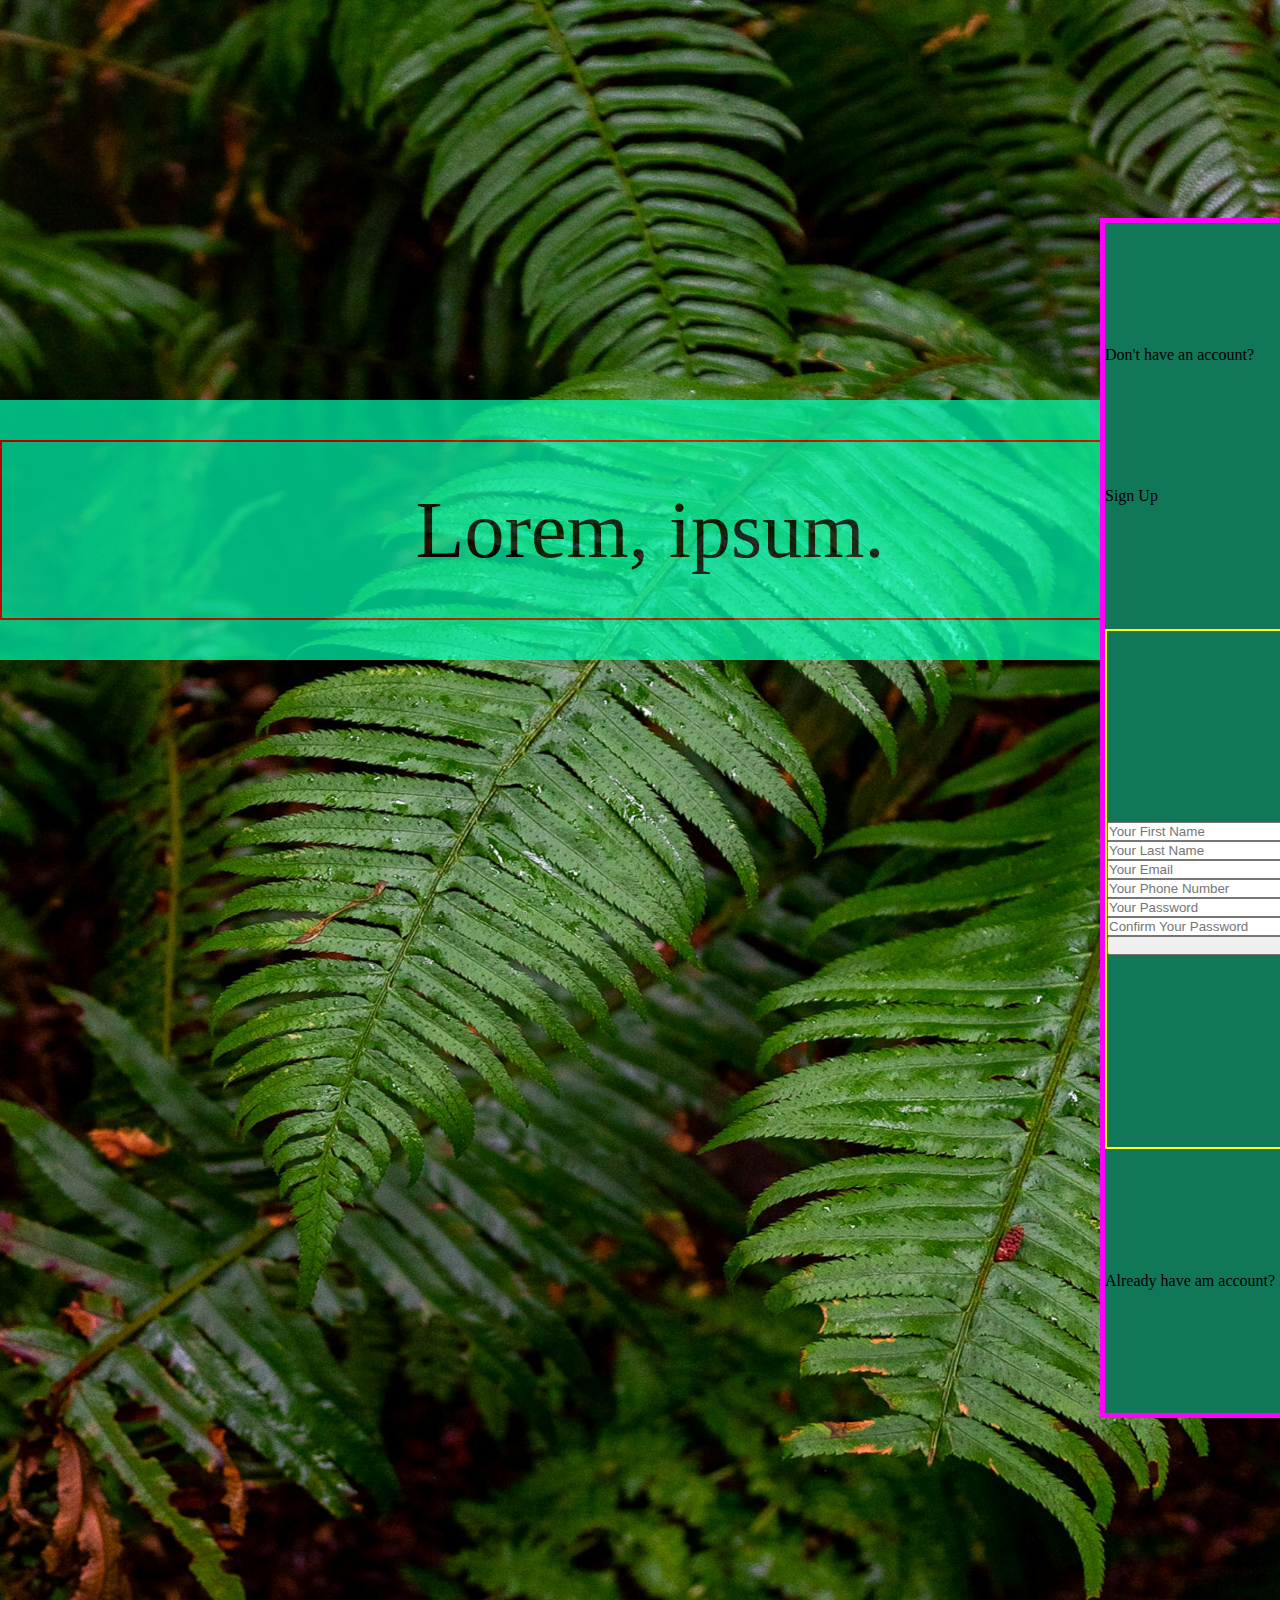
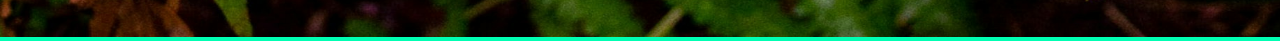
==== index.html @ 199954c4 "Add sign up form  and styling" ====
<!DOCTYPE html>
<html lang="en">
<head>
    <meta charset="UTF-8">
    <meta name="viewport" content="width=device-width, initial-scale=1.0">
    <title>SignUP Form</title>
    <link rel="stylesheet" href="style.css">
</head>
<body>
    <div id="container">
        <div id="left">
            <div class="left img">
                <img src="./photo/halie-west-25xggax4bSA-unsplash.jpg" alt="">

            </div>
            <div class="left logo">
                <p>Lorem, ipsum.</p>
            </div>
        </div>
        <div id="right">
            <div class="signUp">
                <p>Don't have an account?</p>
                <p>Sign Up</p>

                <form action="">
                    <input type="fname" id="fname" name="fname" placeholder="Your First Name">
                    <input type="lname" id="lname" name="lname" placeholder="Your Last Name">
                    <input type="email" id="email" name="email" placeholder="Your Email">
                    <input type="phone" id="phone" name="phone" placeholder="Your Phone Number">
                    <input type="password" id="password" name="password" placeholder="Your Password">
                    <input type="password" id="password" name="password" placeholder="Confirm Your Password">
                    <input type="submit" value="Create Account">
                    
                </form>
                <p>Already have am account? <span>Log in</span></p>
              
        
            </div>
            <!-- <div id="logIn">
                <p>Log In</p>

                <form action="">
                    <input type="email" id="email" name="email" placeholder="Your Email">
                
                    <input type="text" id="password" name="password" placeholder="Your password..">
                
                    <input type="submit" value="Submit">
                    <p>Forgot your password?</p>

                </form>
            </div> -->
        </div>   
    </div>
</body>
</html>
---- style.css ----
*{
    margin: 0px;
    padding: 0px;
    box-sizing: border-box;
}

:root{
    --green:rgb(0, 255, 179);
    --intenseGreen:rgb(16, 119, 88);

}

body{
    background-color: var(--green);
    height: 1600px;
}

#container{
    position: relative;
}

#left > .left {
    position: absolute;
}

#left {
    position: absolute;
    width: 1300px;
    height: 1637px;
    background-image: url('halie-west-25xggax4bSA-unsplash.jpg');
}

img{
    width: 1300px;
    height: 1637px;
    /* position: absolute; */

}

#right{
    position: absolute;
    top: 218px; left: 1100px;
    width: 2500px;
    height: 1200px;
    background-color: var(--intenseGreen);
    /* display: flex; */
}

.logo{
    background-color: var(--green);
    opacity: 0.7;
    position: absolute;
    top: 400px;
    height: 260px;
    width: 100%;
    display: flex;
}

.logo > p{
    display: flex;
    justify-content: center;
    align-items: center;
    align-self: center;
    border: 2px solid red;
    width: 100%;
    height: 180px;
    font-size: 5rem;
}

.signUp{
    display: flex;
    flex-direction: column;
    justify-content: space-evenly;
    align-self: center;
    border: 5px solid magenta;
    width: 100%;
    height: inherit;

}

.signUp > form{
    /* position: none; */
    display: flex;
    flex-direction: column;
    justify-content: center;
    align-self: center;
    border: 2px solid yellow;
    width: 100%;
    height: 520px;
}
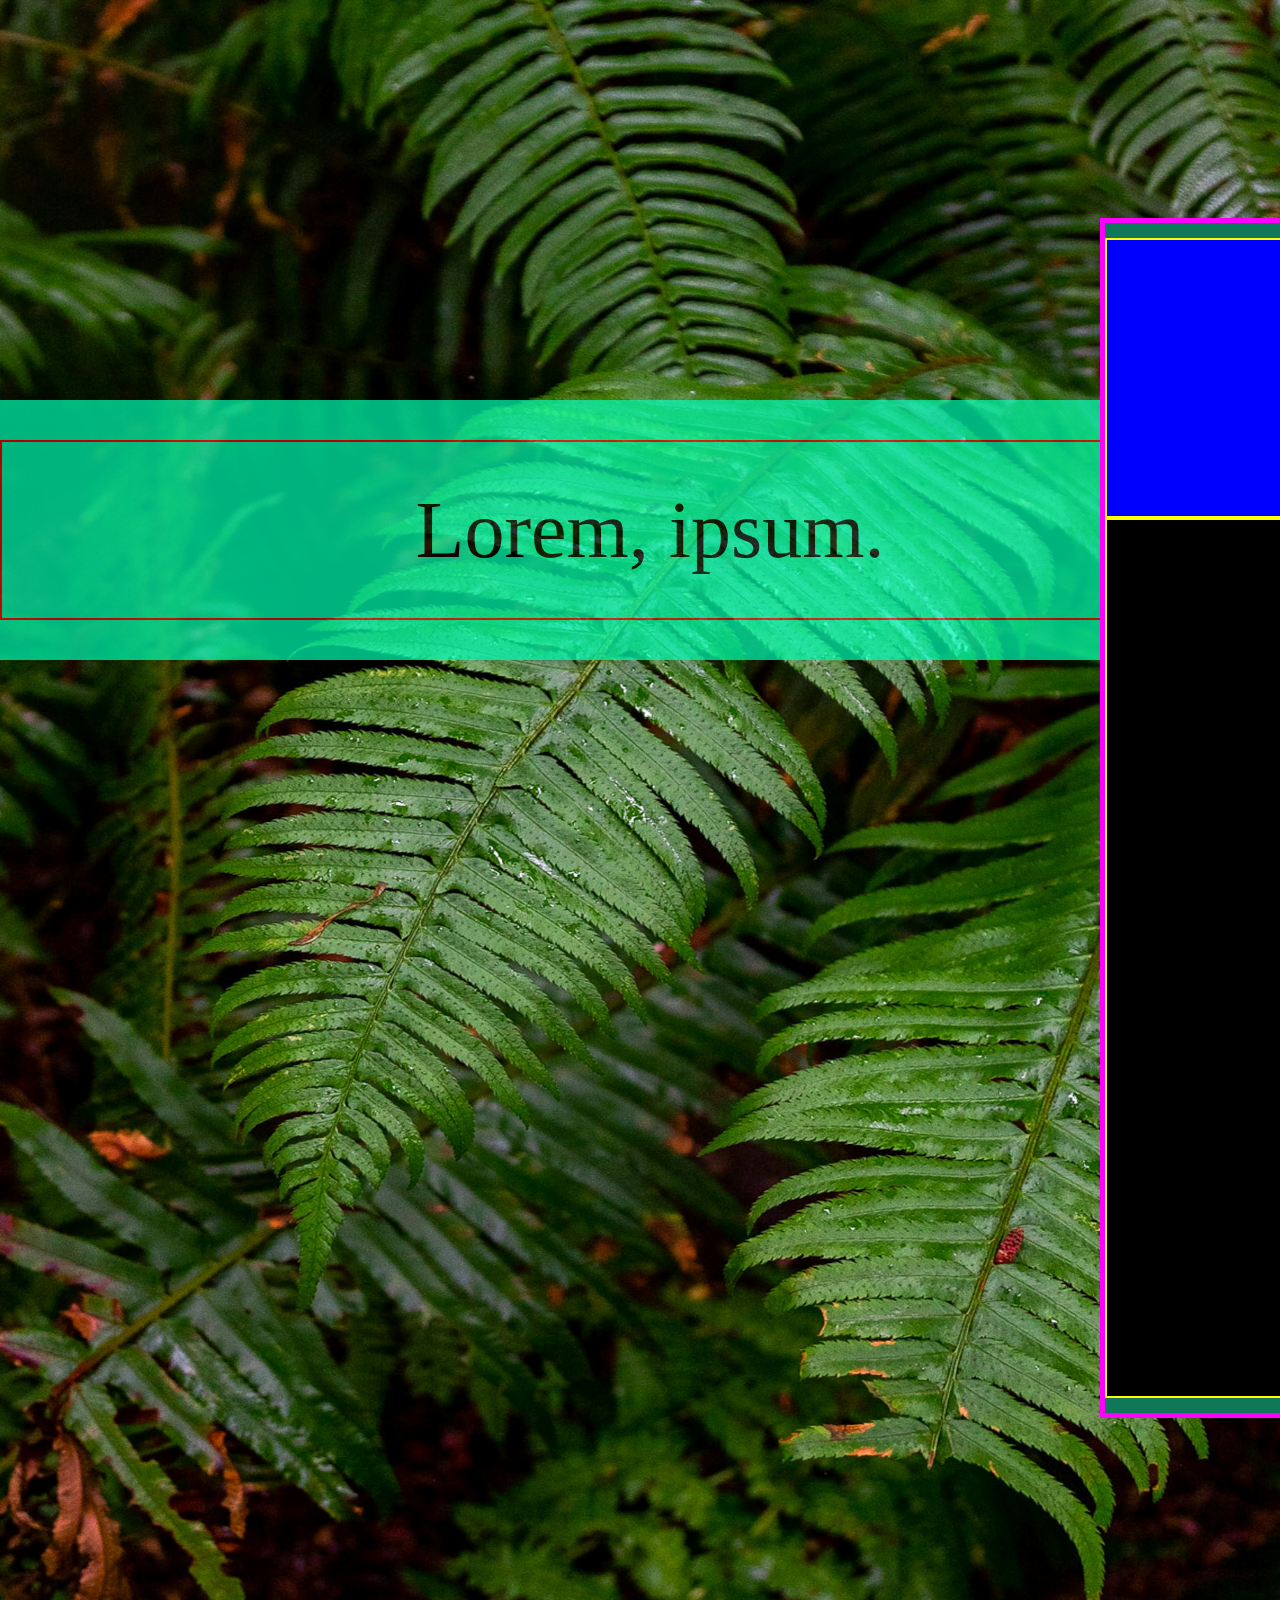
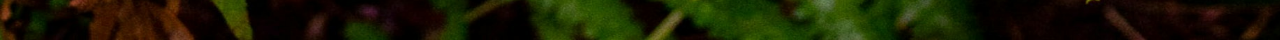
==== commit d14e1a94: "Add basic  style to Sign up form" ====
--- a/index.html
+++ b/index.html
@@ -19,20 +19,48 @@
         </div>
         <div id="right">
             <div class="signUp">
-                <p>Don't have an account?</p>
-                <p>Sign Up</p>
+                <div class="slideBarContent">
+                    <div class="slideBarDirection">
+                        <h2>LOG IN</h2>
+                        <h2>SIGN UP</h2>
 
-                <form action="">
-                    <input type="fname" id="fname" name="fname" placeholder="Your First Name">
-                    <input type="lname" id="lname" name="lname" placeholder="Your Last Name">
-                    <input type="email" id="email" name="email" placeholder="Your Email">
-                    <input type="phone" id="phone" name="phone" placeholder="Your Phone Number">
-                    <input type="password" id="password" name="password" placeholder="Your Password">
-                    <input type="password" id="password" name="password" placeholder="Confirm Your Password">
-                    <input type="submit" value="Create Account">
-                    
-                </form>
-                <p>Already have am account? <span>Log in</span></p>
+                    </div>
+
+                    <div class="slideBar">
+                        <label class="switch">
+                            <input type="checkbox" checked>
+                            <span class="slider round"></span>
+                        </label>
+                    </div>
+                </div>
+
+                <div class="contentForm">
+                    <p>Don't have an account?</p>
+                    <p>Sign Up</p>
+    
+                    <form action="">
+                        <div class="form userName">
+                            <input type="fname" id="fname" name="fname" placeholder="Your First Name">
+                            <input type="lname" id="lname" name="lname" placeholder="Your Last Name">
+                        </div>
+                        
+                        <div class="form userContact">
+                            <input type="email" id="email" name="email" placeholder="Your Email">
+                            <input type="phone" id="phone" name="phone" placeholder="Your Phone Number">
+
+                        </div>
+
+                        <div class="form userPassword">
+                            <input type="password" id="password" name="password" placeholder="Your Password">
+                            <input type="password" id="password" name="password" placeholder="Confirm Your Password">
+                        </div>
+                        
+                        <input type="submit" value="Create Account">
+                        <p>Already have am account? <span>Log in</span></p>
+                        
+                    </form>
+                </div>
+            
               
         
             </div>
--- a/style.css
+++ b/style.css
@@ -12,7 +12,8 @@
 
 body{
     background-color: var(--green);
-    height: 1600px;
+    height: 1640px;
+    /* border: 1px solid red; */
 }
 
 #container{
@@ -26,15 +27,14 @@
 #left {
     position: absolute;
     width: 1300px;
-    height: 1637px;
+    height: 1640px;
     background-image: url('halie-west-25xggax4bSA-unsplash.jpg');
 }
 
 img{
     width: 1300px;
-    height: 1637px;
-    /* position: absolute; */
-
+    height: 1640px;
+    position: absolute;
 }
 
 #right{
@@ -70,21 +70,151 @@
 .signUp{
     display: flex;
     flex-direction: column;
-    justify-content: space-evenly;
+    justify-content: center;
     align-self: center;
     border: 5px solid magenta;
     width: 100%;
     height: inherit;
-
-}
-
-.signUp > form{
-    /* position: none; */
-    display: flex;
-    flex-direction: column;
-    justify-content: center;
-    align-self: center;
+    /* background-color: black; */
+
+}
+
+.signUp > .slideBarContent{
+    display: flex;
+    flex-direction: column;
+    justify-content: center;
+    align-self: center;
+    align-items: center;
     border: 2px solid yellow;
     width: 100%;
-    height: 520px;
-}+    height: 280px;
+    background-color: blue;
+}
+
+.signUp > .slideBarContent > .slideBarDirection{
+    display: flex;
+    /* flex-direction: column; */
+    justify-content: space-between;
+    align-self: center;
+    align-items: center;
+    border: 2px solid yellow;
+    width: 20%;
+    height: 180px;
+    background-color: blue;
+}
+
+.signUp > .contentForm > p{
+    color: var(--green);
+    border: 2px solid aqua;
+}
+.signUp > .contentForm{
+    display: flex;
+    flex-direction: column;
+    justify-content: center;
+    align-self: center;
+    align-items: center;
+    border: 2px solid yellow;
+    background-color: black;
+
+    width: 100%;
+    height: 880px;
+}
+
+.signUp > .contentForm > form {
+    display: flex;
+    flex-direction: column;
+    justify-content: center;
+    align-self: center;
+    align-items: center;
+    border: 2px solid red;
+    background-color: yellowgreen;
+
+    width: 50%;
+    height: 100%;
+}
+
+.signUp > .contentForm > form > .form {
+    display: flex;
+    justify-content: space-around;
+    margin-bottom: 30px;
+    border: 2px solid red;
+    width: 100%;
+    height: 10%;
+
+
+}
+
+.signUp > .contentForm > form > p{
+    color: var(--green);
+    border: 2px solid magenta;
+
+}
+
+ /*slidebar begin-----------------------------------------------*/
+
+.switch {
+    position: relative;
+    display: inline-block;
+    width: 380px;
+    height: 20px;
+    border:2px solid red;
+}
+
+.switch input { 
+    opacity: 0;
+    width: 0;
+    height: 0;
+    border: 2px solid yellow; /*????*/
+}
+  
+.slider {
+    position: absolute;
+    top: 0;
+    left: 0;
+    right: 0;
+    bottom: 0;
+    background-color: #ccc;
+    -webkit-transition: .4s;
+    transition: .4s;
+    border:2px solid black;
+
+}
+  
+.slider:before {
+    position: absolute;
+    content:'';
+    height: 50px;
+    width: 50px;
+    left: 360px;
+    bottom: -20px;
+    background-color: white;
+    border:2px solid yellow;
+
+    -webkit-transition: .4s;
+    transition: .4s;
+  }
+  
+input:checked + .slider {
+    background-color: #2196F3;
+}
+  
+input:focus + .slider {
+    box-shadow: 0 0 10px lime;
+}
+  
+input:checked + .slider:before {
+    -webkit-transform: translateX(-380px);
+    -ms-transform: translateX(-400px);
+    transform: translateX(-380px);
+}
+  
+  /* Rounded sliders */
+.slider.round {
+    border-radius: 34px;
+}
+  
+.slider.round:before {
+    border-radius: 50%;
+}
+
+ /*slidebar end-----------------------------------------------*/
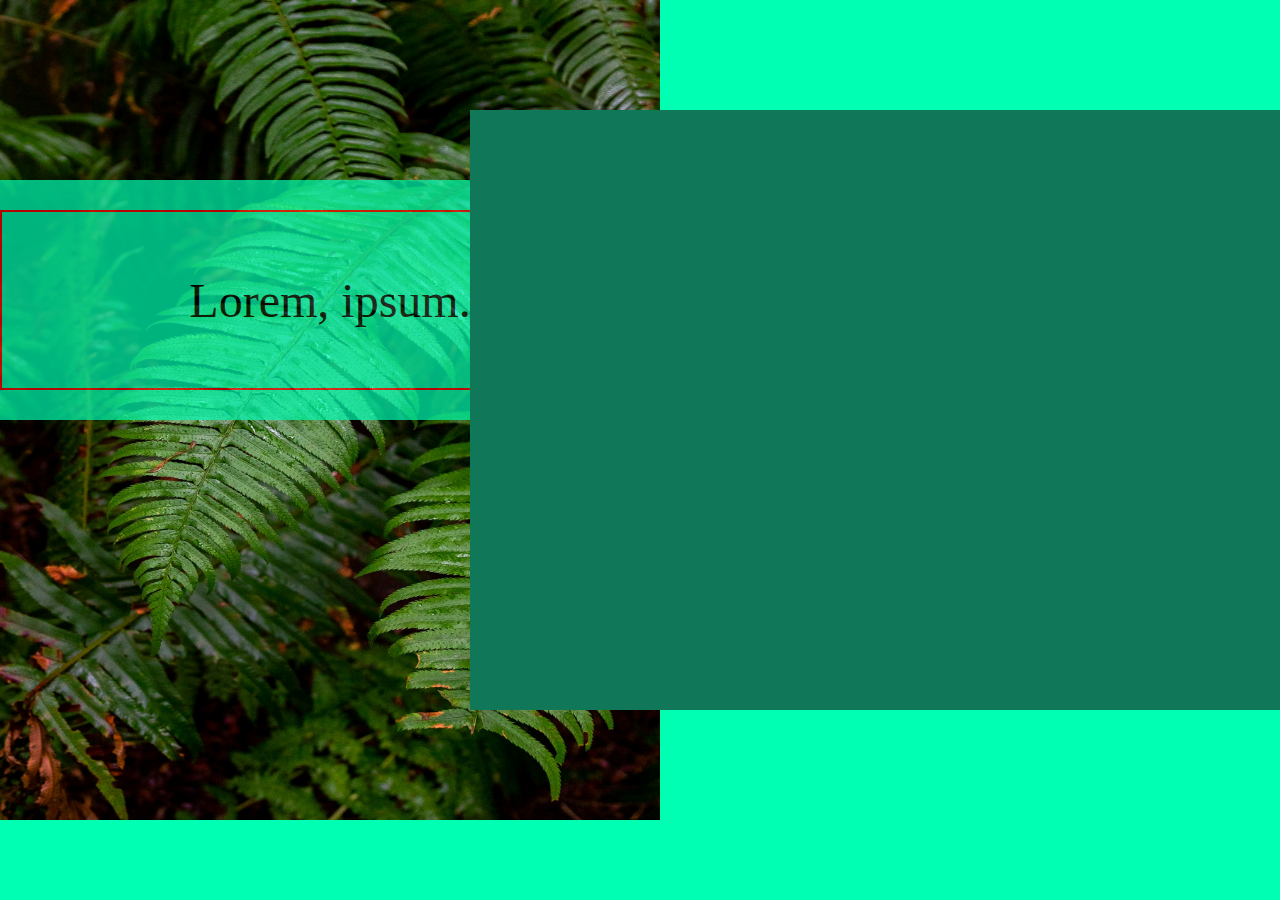
==== commit 1a02b75d: "Code refactory" ====
--- a/index.html
+++ b/index.html
@@ -18,7 +18,7 @@
             </div>
         </div>
         <div id="right">
-            <div class="signUp">
+            <!-- <div class="signUp">
                 <div class="slideBarContent">
                     <div class="slideBarDirection">
                         <h2>LOG IN</h2>
@@ -58,12 +58,12 @@
                         <input type="submit" value="Create Account">
                         <p>Already have am account? <span>Log in</span></p>
                         
-                    </form>
-                </div>
+                    </form> -->
+                <!-- </div> -->
             
               
         
-            </div>
+            <!-- </div> -->
             <!-- <div id="logIn">
                 <p>Log In</p>
 
--- a/style.css
+++ b/style.css
@@ -12,59 +12,71 @@
 
 body{
     background-color: var(--green);
-    height: 1640px;
+	height: max(800px, 820px);
+	width: max(1000px, 1900px);
     /* border: 1px solid red; */
 }
 
 #container{
     position: relative;
+    /* border: 1px solid blue; */
+	height: max(800px, 820px);
+	width: max(1000px, 1020px);
+}
+
+#left {
+    /* position: static; */
+	height: max(800px, 820px);
+	width: max(600px, 660px);
+    background-image: url('halie-west-25xggax4bSA-unsplash.jpg');
+    /* border: 1px solid red; */
+
 }
 
 #left > .left {
     position: absolute;
 }
 
-#left {
-    position: absolute;
-    width: 1300px;
-    height: 1640px;
-    background-image: url('halie-west-25xggax4bSA-unsplash.jpg');
-}
-
 img{
-    width: 1300px;
-    height: 1640px;
+	height: max(800px, 820px);
+	width: max(600px, 660px);
     position: absolute;
 }
 
 #right{
     position: absolute;
-    top: 218px; left: 1100px;
-    width: 2500px;
-    height: 1200px;
+    top: 110px;
+    left: 470px;
+    width: max(900px, 1000px);
+    height: max(600px, 600px);
     background-color: var(--intenseGreen);
-    /* display: flex; */
+    display: flex;
+}
+
+.logo, .logo > p{
+    width: inherit;
+    display: flex;
 }
 
 .logo{
     background-color: var(--green);
     opacity: 0.7;
     position: absolute;
-    top: 400px;
-    height: 260px;
-    width: 100%;
-    display: flex;
+    top: 180px;
+    height: 240px;
+    /* width: inherit;
+    display: flex; */
 }
 
 .logo > p{
-    display: flex;
-    justify-content: center;
-    align-items: center;
-    align-self: center;
-    border: 2px solid red;
-    width: 100%;
+    /* display: flex; */
+    justify-content: center;
+    align-items: center;
+    align-self: center;
+    border: 2px solid red;
+    /* width: inherit; */
     height: 180px;
-    font-size: 5rem;
+    font-size: 3rem;
 }
 
 .signUp{
@@ -79,7 +91,7 @@
 
 }
 
-.signUp > .slideBarContent{
+/* .signUp > .slideBarContent{
     display: flex;
     flex-direction: column;
     justify-content: center;
@@ -89,25 +101,25 @@
     width: 100%;
     height: 280px;
     background-color: blue;
-}
-
-.signUp > .slideBarContent > .slideBarDirection{
-    display: flex;
+} */
+
+/* .signUp > .slideBarContent > .slideBarDirection{ */
+    /* display: flex; */
     /* flex-direction: column; */
-    justify-content: space-between;
-    align-self: center;
-    align-items: center;
-    border: 2px solid yellow;
-    width: 20%;
-    height: 180px;
-    background-color: blue;
-}
-
-.signUp > .contentForm > p{
+    /* justify-content: space-between; */
+    /* align-self: center; */
+    /* align-items: center; */
+    /* border: 2px solid yellow; */
+    /* width: 20%; */
+    /* height: 180px; */
+    /* background-color: blue; */
+/* } */
+
+/* .signUp > .contentForm > p{
     color: var(--green);
     border: 2px solid aqua;
-}
-.signUp > .contentForm{
+} */
+/* .signUp > .contentForm{
     display: flex;
     flex-direction: column;
     justify-content: center;
@@ -118,9 +130,9 @@
 
     width: 100%;
     height: 880px;
-}
-
-.signUp > .contentForm > form {
+} */
+
+/* .signUp > .contentForm > form {
     display: flex;
     flex-direction: column;
     justify-content: center;
@@ -131,9 +143,9 @@
 
     width: 50%;
     height: 100%;
-}
-
-.signUp > .contentForm > form > .form {
+} */
+
+/* .signUp > .contentForm > form > .form {
     display: flex;
     justify-content: space-around;
     margin-bottom: 30px;
@@ -142,17 +154,33 @@
     height: 10%;
 
 
-}
-
-.signUp > .contentForm > form > p{
+} */
+
+.signUp > .contentForm > form > .form > input {
+    display: flex;
+    justify-content: space-between;  
+    align-self: center;
+   
+    /* margin-bottom: 30px; */
+    border: 2px solid red;
+    width: 30%;
+    height: 70%;
+    padding: 15px;
+    border-radius: 20px;
+
+}
+
+/* .signUp > .contentForm > form > p{
     color: var(--green);
     border: 2px solid magenta;
 
-}
-
- /*slidebar begin-----------------------------------------------*/
-
-.switch {
+} */
+
+/* calc(), min(), max(), and clamp()  */
+
+/*slidebar begin-----------------------------------------------*/
+
+/* .switch {
     position: relative;
     display: inline-block;
     width: 380px;
@@ -165,9 +193,9 @@
     width: 0;
     height: 0;
     border: 2px solid yellow; /*????*/
-}
-  
-.slider {
+/* } */ 
+  
+/* .slider {
     position: absolute;
     top: 0;
     left: 0;
@@ -178,9 +206,9 @@
     transition: .4s;
     border:2px solid black;
 
-}
-  
-.slider:before {
+} */
+  
+/* .slider:before {
     position: absolute;
     content:'';
     height: 50px;
@@ -192,29 +220,29 @@
 
     -webkit-transition: .4s;
     transition: .4s;
-  }
-  
-input:checked + .slider {
+  } */
+  
+/* input:checked + .slider {
     background-color: #2196F3;
-}
-  
-input:focus + .slider {
+} */
+  
+/* input:focus + .slider {
     box-shadow: 0 0 10px lime;
-}
-  
-input:checked + .slider:before {
+} */
+  
+/* input:checked + .slider:before {
     -webkit-transform: translateX(-380px);
     -ms-transform: translateX(-400px);
     transform: translateX(-380px);
-}
+} */
   
   /* Rounded sliders */
-.slider.round {
+/* .slider.round {
     border-radius: 34px;
 }
   
 .slider.round:before {
     border-radius: 50%;
-}
+} */
 
  /*slidebar end-----------------------------------------------*/
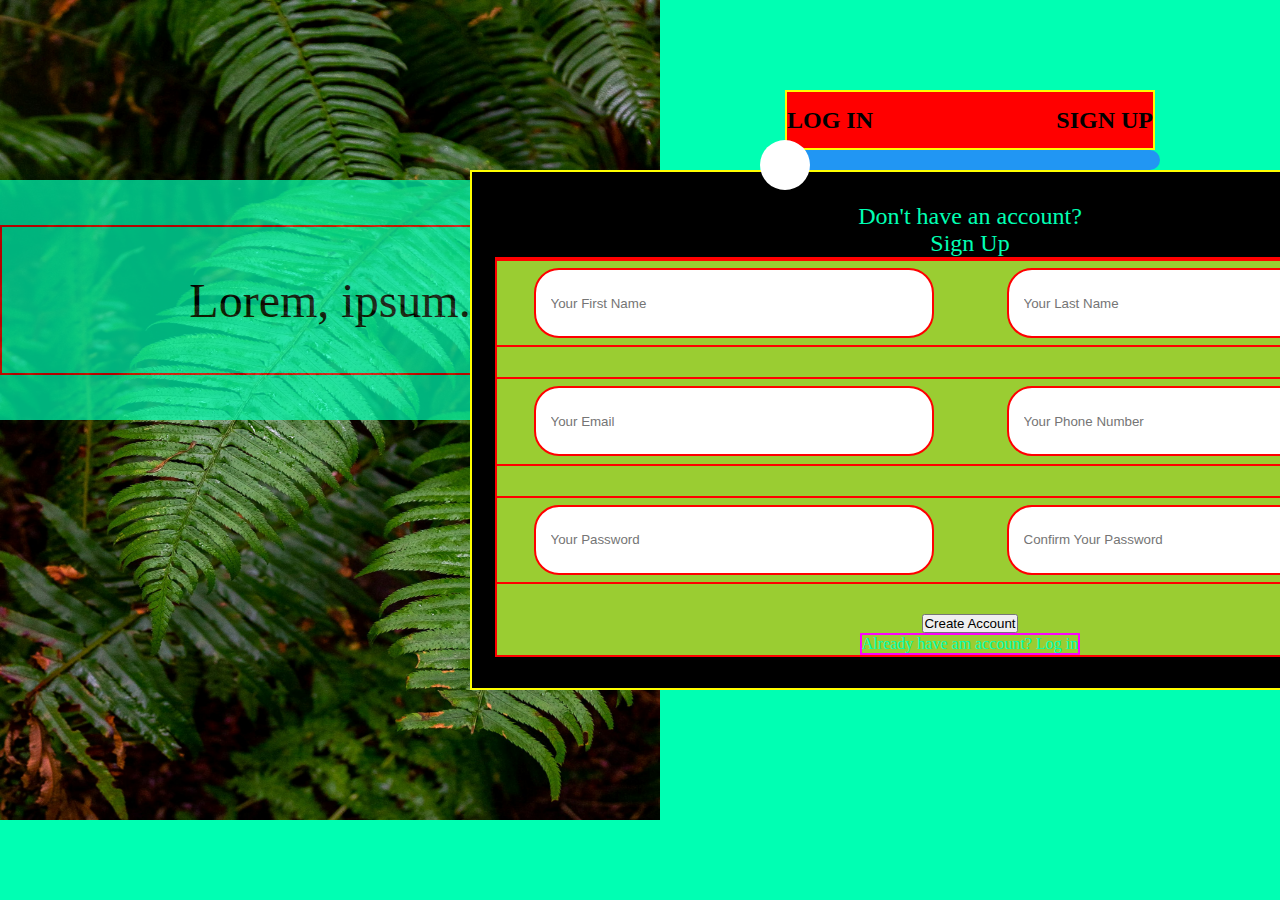
==== commit 5492d8b2: "Add dimentionality using css functions" ====
--- a/index.html
+++ b/index.html
@@ -18,7 +18,7 @@
             </div>
         </div>
         <div id="right">
-            <!-- <div class="signUp">
+            <div class="signUp">
                 <div class="slideBarContent">
                     <div class="slideBarDirection">
                         <h2>LOG IN</h2>
@@ -58,12 +58,13 @@
                         <input type="submit" value="Create Account">
                         <p>Already have am account? <span>Log in</span></p>
                         
-                    </form> -->
-                <!-- </div> -->
+                    </form>
+                </div>
             
               
         
-            <!-- </div> -->
+            </div>
+
             <!-- <div id="logIn">
                 <p>Log In</p>
 
--- a/style.css
+++ b/style.css
@@ -14,23 +14,18 @@
     background-color: var(--green);
 	height: max(800px, 820px);
 	width: max(1000px, 1900px);
-    /* border: 1px solid red; */
 }
 
 #container{
     position: relative;
-    /* border: 1px solid blue; */
 	height: max(800px, 820px);
 	width: max(1000px, 1020px);
 }
 
 #left {
-    /* position: static; */
 	height: max(800px, 820px);
 	width: max(600px, 660px);
     background-image: url('halie-west-25xggax4bSA-unsplash.jpg');
-    /* border: 1px solid red; */
-
 }
 
 #left > .left {
@@ -45,11 +40,10 @@
 
 #right{
     position: absolute;
-    top: 110px;
+    top: 90px;
     left: 470px;
     width: max(900px, 1000px);
     height: max(600px, 600px);
-    background-color: var(--intenseGreen);
     display: flex;
 }
 
@@ -63,19 +57,16 @@
     opacity: 0.7;
     position: absolute;
     top: 180px;
-    height: 240px;
-    /* width: inherit;
-    display: flex; */
+    height: max(230px, 240px);
 }
 
 .logo > p{
-    /* display: flex; */
-    justify-content: center;
-    align-items: center;
-    align-self: center;
-    border: 2px solid red;
-    /* width: inherit; */
-    height: 180px;
+    display: flex;
+    justify-content: center;
+    align-items: center;
+    align-self: center;
+    border: 2px solid red;
+    height: max(150px, 150px);
     font-size: 3rem;
 }
 
@@ -84,42 +75,38 @@
     flex-direction: column;
     justify-content: center;
     align-self: center;
-    border: 5px solid magenta;
-    width: 100%;
-    height: inherit;
-    /* background-color: black; */
-
-}
-
-/* .signUp > .slideBarContent{
-    display: flex;
-    flex-direction: column;
-    justify-content: center;
+    width: max(900px, 1000px);
+    height: max(600px, 600px);
+
+}
+
+.signUp > .slideBarContent{
+    display: flex;
+    flex-direction: column;
+    justify-content: center;
+    align-self: center;
+    align-items: center;
+    width: max(900px, 1000px);
+    height: max(80px, 100px);
+}
+
+.signUp > .slideBarContent > .slideBarDirection{
+    display: flex;
+    justify-content: space-between;
     align-self: center;
     align-items: center;
     border: 2px solid yellow;
-    width: 100%;
-    height: 280px;
-    background-color: blue;
-} */
-
-/* .signUp > .slideBarContent > .slideBarDirection{ */
-    /* display: flex; */
-    /* flex-direction: column; */
-    /* justify-content: space-between; */
-    /* align-self: center; */
-    /* align-items: center; */
-    /* border: 2px solid yellow; */
-    /* width: 20%; */
-    /* height: 180px; */
-    /* background-color: blue; */
-/* } */
-
-/* .signUp > .contentForm > p{
+    height: max(40px, 60px);
+    width: max(350px, 370px);
+    background-color: red;
+}
+
+.signUp > .contentForm > p{
     color: var(--green);
-    border: 2px solid aqua;
-} */
-/* .signUp > .contentForm{
+    font-size: 1.5rem;
+}
+
+.signUp > .contentForm{
     display: flex;
     flex-direction: column;
     justify-content: center;
@@ -127,12 +114,11 @@
     align-items: center;
     border: 2px solid yellow;
     background-color: black;
-
-    width: 100%;
-    height: 880px;
-} */
-
-/* .signUp > .contentForm > form {
+    height: max(880px, 900px);
+    width: max(900px, 1000px);
+}
+
+.signUp > .contentForm > form {
     display: flex;
     flex-direction: column;
     justify-content: center;
@@ -140,21 +126,18 @@
     align-items: center;
     border: 2px solid red;
     background-color: yellowgreen;
-
-    width: 50%;
-    height: 100%;
-} */
-
-/* .signUp > .contentForm > form > .form {
+    height: max(300px, 400px);
+    width: max(950px, 950px);
+}
+
+.signUp > .contentForm > form > .form {
     display: flex;
     justify-content: space-around;
     margin-bottom: 30px;
     border: 2px solid red;
-    width: 100%;
-    height: 10%;
-
-
-} */
+    height: max(80px, 100px);
+    width: max(950px, 950px);
+}
 
 .signUp > .contentForm > form > .form > input {
     display: flex;
@@ -163,39 +146,37 @@
    
     /* margin-bottom: 30px; */
     border: 2px solid red;
-    width: 30%;
-    height: 70%;
+    /* width: 30%;
+    height: 70%; */
+    height: max(70px, 70px);
+    width: max(350px, 400px);
     padding: 15px;
-    border-radius: 20px;
-
-}
-
-/* .signUp > .contentForm > form > p{
+    border-radius: 25px;
+}
+
+.signUp > .contentForm > form > p{
     color: var(--green);
     border: 2px solid magenta;
-
-} */
+}
 
 /* calc(), min(), max(), and clamp()  */
 
 /*slidebar begin-----------------------------------------------*/
 
-/* .switch {
+.switch {
     position: relative;
     display: inline-block;
     width: 380px;
     height: 20px;
-    border:2px solid red;
 }
 
 .switch input { 
     opacity: 0;
     width: 0;
     height: 0;
-    border: 2px solid yellow; /*????*/
-/* } */ 
-  
-/* .slider {
+}
+  
+.slider {
     position: absolute;
     top: 0;
     left: 0;
@@ -204,11 +185,9 @@
     background-color: #ccc;
     -webkit-transition: .4s;
     transition: .4s;
-    border:2px solid black;
-
-} */
-  
-/* .slider:before {
+}
+  
+.slider:before {
     position: absolute;
     content:'';
     height: 50px;
@@ -216,33 +195,31 @@
     left: 360px;
     bottom: -20px;
     background-color: white;
-    border:2px solid yellow;
-
     -webkit-transition: .4s;
     transition: .4s;
-  } */
-  
-/* input:checked + .slider {
+}
+  
+input:checked + .slider {
     background-color: #2196F3;
-} */
-  
-/* input:focus + .slider {
+}
+  
+input:focus + .slider {
     box-shadow: 0 0 10px lime;
-} */
-  
-/* input:checked + .slider:before {
+}
+  
+input:checked + .slider:before {
     -webkit-transform: translateX(-380px);
     -ms-transform: translateX(-400px);
     transform: translateX(-380px);
-} */
+}
   
   /* Rounded sliders */
-/* .slider.round {
+.slider.round {
     border-radius: 34px;
 }
   
 .slider.round:before {
     border-radius: 50%;
-} */
+}
 
  /*slidebar end-----------------------------------------------*/
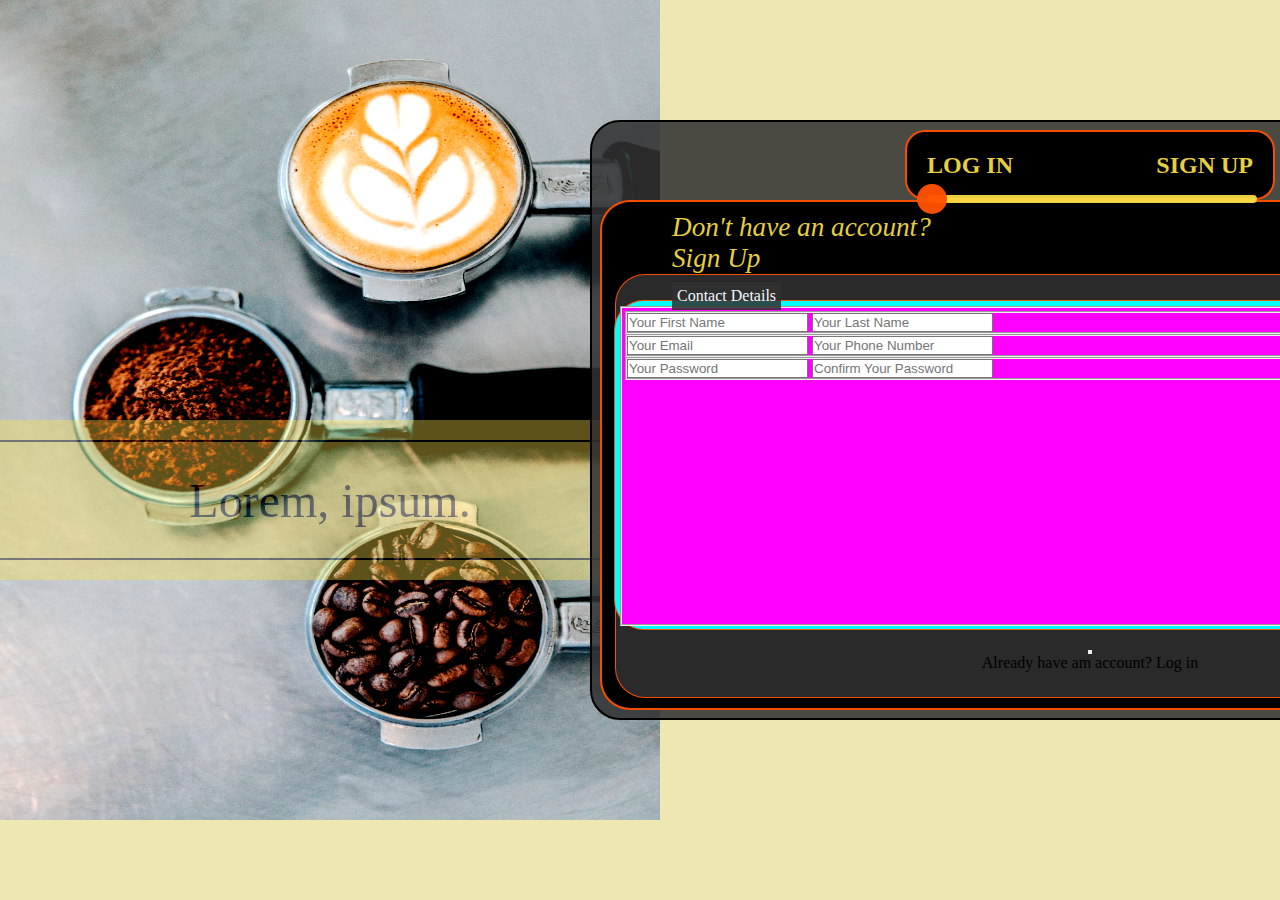
==== commit 5f6643ad: "Change form style" ====
--- a/index.html
+++ b/index.html
@@ -10,7 +10,7 @@
     <div id="container">
         <div id="left">
             <div class="left img">
-                <img src="./photo/halie-west-25xggax4bSA-unsplash.jpg" alt="">
+                <img src="./photo/coffe expressor.avif" alt="">
 
             </div>
             <div class="left logo">
@@ -38,31 +38,38 @@
                     <p>Don't have an account?</p>
                     <p>Sign Up</p>
     
-                    <form action="">
-                        <div class="form userName">
-                            <input type="fname" id="fname" name="fname" placeholder="Your First Name">
-                            <input type="lname" id="lname" name="lname" placeholder="Your Last Name">
-                        </div>
-                        
-                        <div class="form userContact">
-                            <input type="email" id="email" name="email" placeholder="Your Email">
-                            <input type="phone" id="phone" name="phone" placeholder="Your Phone Number">
-
-                        </div>
-
-                        <div class="form userPassword">
-                            <input type="password" id="password" name="password" placeholder="Your Password">
-                            <input type="password" id="password" name="password" placeholder="Confirm Your Password">
-                        </div>
-                        
-                        <input type="submit" value="Create Account">
+                    <form action="my-handling-form-page.com/path" method="post">
+                        <fieldset class="form">
+                            <legend>Contact Details</legend>
+                            <fieldset class="form-container">
+                                <fieldset class="formContainer userName">
+                                    <!-- <label for="fname">First Name:</label> -->
+                                    <input type="text" id="fname" name="fname" placeholder="Your First Name">
+                                    <input type="text" id="lname" name="lname" placeholder="Your Last Name">
+                                </fieldset>
+                                
+                                <fieldset class="formContainer userContact">
+                                    <!-- <label for="user_email">Email Address:</label> -->
+                                    <input type="email" id="user_email" name="email" placeholder="Your Email">
+                                    <input type="text" id="phone" name="phone" placeholder="Your Phone Number">
+                                </fieldset>
+        
+                                <fieldset class="formContainer userPassword">
+                                    <input type="password" id="password" name="password" placeholder="Your Password">
+                                    <input type="password" id="password" name="password" placeholder="Confirm Your Password">
+                                </fieldset>
+                            </fieldset>
+             
+                        </fieldset>
+                       
+                        <button type="submit" class="userData" value="Create Account"></button>
                         <p>Already have am account? <span>Log in</span></p>
                         
                     </form>
                 </div>
             
               
-        
+                <h1 class="greeting"></h1>
             </div>
 
             <!-- <div id="logIn">
@@ -80,5 +87,6 @@
             </div> -->
         </div>   
     </div>
+    <script src="script.js"></script>
 </body>
 </html>--- a/style.css
+++ b/style.css
@@ -5,13 +5,16 @@
 }
 
 :root{
-    --green:rgb(0, 255, 179);
-    --intenseGreen:rgb(16, 119, 88);
+    --yellow:rgba(255, 227, 71, 0.911);
+    --intenseYellow:rgba(236, 228, 167, 0.884);
+    --black:rgb(0, 0, 0);
+    --intenseGray:rgba(49, 49, 49, 0.863);
+    --orange:rgba(255, 81, 0, 0.959);
 
 }
 
 body{
-    background-color: var(--green);
+    background-color: var(--intenseYellow);
 	height: max(800px, 820px);
 	width: max(1000px, 1900px);
 }
@@ -20,12 +23,13 @@
     position: relative;
 	height: max(800px, 820px);
 	width: max(1000px, 1020px);
+    
 }
 
 #left {
 	height: max(800px, 820px);
 	width: max(600px, 660px);
-    background-image: url('halie-west-25xggax4bSA-unsplash.jpg');
+    background-image: url('coffe expressor.avif');
 }
 
 #left > .left {
@@ -36,15 +40,23 @@
 	height: max(800px, 820px);
 	width: max(600px, 660px);
     position: absolute;
+    filter: contrast(150%);
 }
 
 #right{
-    position: absolute;
-    top: 90px;
-    left: 470px;
+
+    position: absolute;
+    top: 120px;
+    left: 590px;
     width: max(900px, 1000px);
-    height: max(600px, 600px);
-    display: flex;
+    height: max(550px, 600px);
+    display: flex;
+    justify-content: center;
+    /* align-items: center; */
+    /* align-self: center; */
+    border: 2px solid var(--black);
+    border-radius: 30px;
+    background-color: var(--intenseGray);
 }
 
 .logo, .logo > p{
@@ -53,11 +65,11 @@
 }
 
 .logo{
-    background-color: var(--green);
-    opacity: 0.7;
-    position: absolute;
-    top: 180px;
-    height: max(230px, 240px);
+    background-color: var(--yellow);
+    opacity: 0.4;
+    position: absolute;
+    top: 420px;
+    height: max(100px, 160px);
 }
 
 .logo > p{
@@ -65,29 +77,35 @@
     justify-content: center;
     align-items: center;
     align-self: center;
-    border: 2px solid red;
-    height: max(150px, 150px);
+    border-top: 2px solid var(--black);
+    border-bottom: 2px solid var(--black);
+    height: max(90px, 120px);
     font-size: 3rem;
+    color: black;
 }
 
 .signUp{
     display: flex;
     flex-direction: column;
     justify-content: center;
-    align-self: center;
+    align-items: center;
+    align-self: center;
+    width: max(900px, 1200px);
+    height: max(500px, 620px);
+    padding: 5px;
+    /* border: 1px solid aqua; */
+}
+
+.signUp > .slideBarContent{
+    display: flex;
+    flex-direction: column;
+    justify-content: center;
+    align-self: center;
+    align-items: center;
     width: max(900px, 1000px);
-    height: max(600px, 600px);
-
-}
-
-.signUp > .slideBarContent{
-    display: flex;
-    flex-direction: column;
-    justify-content: center;
-    align-self: center;
-    align-items: center;
-    width: max(900px, 1000px);
-    height: max(80px, 100px);
+    height: max(70px, 70px);
+    /* border: 1px solid magenta; */
+    /* background-color: magenta; */
 }
 
 .signUp > .slideBarContent > .slideBarDirection{
@@ -95,28 +113,41 @@
     justify-content: space-between;
     align-self: center;
     align-items: center;
-    border: 2px solid yellow;
-    height: max(40px, 60px);
+    border: 2px solid var(--orange);
+    height: max(40px, 70px);
     width: max(350px, 370px);
-    background-color: red;
+    background-color: var(--black);
+    color: var(--yellow);
+    border-radius: 20px;
+    padding: 20px;
+}
+
+.signUp > .contentForm{
+    display: flex;
+    flex-direction: column;
+    justify-content: flex-end;
+    /* align-self: center; */
+    /* align-items: center; */
+    border: 2px solid var(--orange);
+    background-color: var(--black);
+    height: max(400px, 510px);
+    width: max(970px, 980px);
+
+    border-radius: 30px;
+    padding: 10px;
+ 
 }
 
 .signUp > .contentForm > p{
-    color: var(--green);
-    font-size: 1.5rem;
-}
-
-.signUp > .contentForm{
-    display: flex;
-    flex-direction: column;
-    justify-content: center;
-    align-self: center;
-    align-items: center;
-    border: 2px solid yellow;
-    background-color: black;
-    height: max(880px, 900px);
-    width: max(900px, 1000px);
-}
+    color: var(--yellow);
+    font-size: 1.7rem;
+    display: flex;
+    align-self: flex-start;
+    padding-left: 60px;
+    font-style: italic;
+}
+
+
 
 .signUp > .contentForm > form {
     display: flex;
@@ -124,50 +155,81 @@
     justify-content: center;
     align-self: center;
     align-items: center;
-    border: 2px solid red;
-    background-color: yellowgreen;
-    height: max(300px, 400px);
+    border: 1px solid var(--orange);
+    background-color: var(--intenseGray);
+    height: max(300px, 450px);
     width: max(950px, 950px);
+    border-radius: 30px;
 }
 
 .signUp > .contentForm > form > .form {
-    display: flex;
-    justify-content: space-around;
-    margin-bottom: 30px;
-    border: 2px solid red;
-    height: max(80px, 100px);
-    width: max(950px, 950px);
-}
-
-.signUp > .contentForm > form > .form > input {
-    display: flex;
-    justify-content: space-between;  
-    align-self: center;
-   
-    /* margin-bottom: 30px; */
-    border: 2px solid red;
-    /* width: 30%;
-    height: 70%; */
-    height: max(70px, 70px);
-    width: max(350px, 400px);
+    display: flex;  
+    justify-content: center;
+    /* align-items: center; */
+    /* align-self: center; */
+    background-color: aqua;
+    margin-bottom: 20px;
+    border: 1px solid var(--orange);
+    height: max(80px, 330px);
+    width: max(800px, 930px);
+    color: aliceblue;
+    border-radius: 30px;
+}
+
+.signUp > .contentForm > form > .form > legend {
+    /* padding-left: 40px; */
+    position: absolute;
+    padding: 5px;
+    left: 80px;
+    top: 160px;
+    background-color: var(--intenseGray);
+}
+
+.signUp > .contentForm > form > .form > .form-container {
+    display: flex;
+    flex-direction: column;
+    background-color: magenta;
+    padding: 3px;
+    margin: 5px;
+    height: max(100px, 320px);
+    width: max(800px, 940px); 
+}
+
+.signUp > .contentForm > form > .form > fieldset > fieldset {
+    /* display: flex;
+    justify-content: center; */
+    /* justify-content: space;
+    /* align-items: center;   */
+    /* align-self: center; 
+    border: 2px solid var(--orange);
+
+    height: max(40px, 40px);
+    width: max(10px, 40px);
     padding: 15px;
-    border-radius: 25px;
-}
-
-.signUp > .contentForm > form > p{
-    color: var(--green);
+    border-radius: 25px; */
+}
+
+/* .signUp > .contentForm > form > p{
+    color: var(--black);
     border: 2px solid magenta;
-}
+} */
+
+/* .userData{
+    width: max(190px, 200px);
+    height: max(20px, 30px);
+} */
 
 /* calc(), min(), max(), and clamp()  */
 
 /*slidebar begin-----------------------------------------------*/
 
 .switch {
-    position: relative;
+    position: absolute;
     display: inline-block;
-    width: 380px;
-    height: 20px;
+    width: 330px;
+    height: 8px;
+    left: 335px;
+    top: 73px;
 }
 
 .switch input { 
@@ -183,34 +245,35 @@
     right: 0;
     bottom: 0;
     background-color: #ccc;
-    -webkit-transition: .4s;
-    transition: .4s;
+    -webkit-transition: .3s;
+    transition: .3s;
 }
   
 .slider:before {
     position: absolute;
     content:'';
-    height: 50px;
-    width: 50px;
-    left: 360px;
-    bottom: -20px;
-    background-color: white;
-    -webkit-transition: .4s;
-    transition: .4s;
+    height: 30px;
+    width: 30px;
+    left: 310px;
+    bottom: -11px;
+    background-color: var(--orange);
+    -webkit-transition: .3s;
+    transition: .3s;
 }
   
 input:checked + .slider {
-    background-color: #2196F3;
-}
+    background-color: var(--yellow);
+}
+
   
 input:focus + .slider {
-    box-shadow: 0 0 10px lime;
+    box-shadow: 0 0 10px var(--orange);
 }
   
 input:checked + .slider:before {
     -webkit-transform: translateX(-380px);
-    -ms-transform: translateX(-400px);
-    transform: translateX(-380px);
+    -ms-transform: translateX(-380px);
+    transform: translateX(-320px);
 }
   
   /* Rounded sliders */
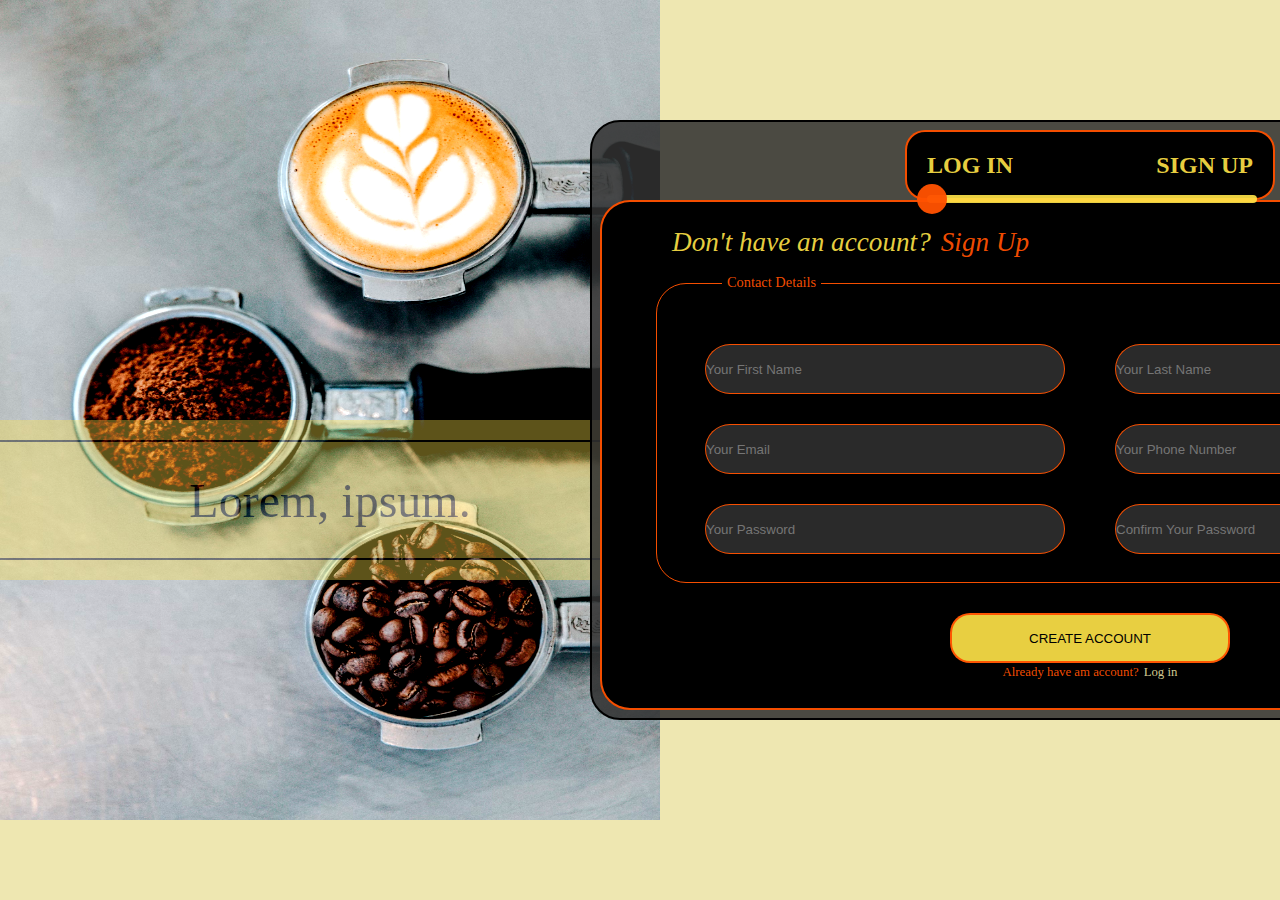
==== commit d03886e2: "Refactory style for sign up" ====
--- a/index.html
+++ b/index.html
@@ -35,21 +35,19 @@
                 </div>
 
                 <div class="contentForm">
-                    <p>Don't have an account?</p>
-                    <p>Sign Up</p>
+                    <p class="firstP">Don't have an account? <span>Sign Up</span></p>
+                    <!-- <p class="secondP">Sign Up</p> -->
     
                     <form action="my-handling-form-page.com/path" method="post">
                         <fieldset class="form">
                             <legend>Contact Details</legend>
                             <fieldset class="form-container">
                                 <fieldset class="formContainer userName">
-                                    <!-- <label for="fname">First Name:</label> -->
                                     <input type="text" id="fname" name="fname" placeholder="Your First Name">
                                     <input type="text" id="lname" name="lname" placeholder="Your Last Name">
                                 </fieldset>
                                 
                                 <fieldset class="formContainer userContact">
-                                    <!-- <label for="user_email">Email Address:</label> -->
                                     <input type="email" id="user_email" name="email" placeholder="Your Email">
                                     <input type="text" id="phone" name="phone" placeholder="Your Phone Number">
                                 </fieldset>
@@ -62,8 +60,12 @@
              
                         </fieldset>
                        
-                        <button type="submit" class="userData" value="Create Account"></button>
-                        <p>Already have am account? <span>Log in</span></p>
+                        <fieldset class="buttom">
+                            <button type="submit" class="userData" value="Create Account">CREATE ACCOUNT</button>
+                            <p>Already have am account? <span>Log in</span></p>
+                        
+
+                        </fieldset>
                         
                     </form>
                 </div>
--- a/style.css
+++ b/style.css
@@ -44,7 +44,6 @@
 }
 
 #right{
-
     position: absolute;
     top: 120px;
     left: 590px;
@@ -52,8 +51,6 @@
     height: max(550px, 600px);
     display: flex;
     justify-content: center;
-    /* align-items: center; */
-    /* align-self: center; */
     border: 2px solid var(--black);
     border-radius: 30px;
     background-color: var(--intenseGray);
@@ -81,7 +78,7 @@
     border-bottom: 2px solid var(--black);
     height: max(90px, 120px);
     font-size: 3rem;
-    color: black;
+    /* color: var(--black); */
 }
 
 .signUp{
@@ -93,7 +90,6 @@
     width: max(900px, 1200px);
     height: max(500px, 620px);
     padding: 5px;
-    /* border: 1px solid aqua; */
 }
 
 .signUp > .slideBarContent{
@@ -104,8 +100,6 @@
     align-items: center;
     width: max(900px, 1000px);
     height: max(70px, 70px);
-    /* border: 1px solid magenta; */
-    /* background-color: magenta; */
 }
 
 .signUp > .slideBarContent > .slideBarDirection{
@@ -126,8 +120,6 @@
     display: flex;
     flex-direction: column;
     justify-content: flex-end;
-    /* align-self: center; */
-    /* align-items: center; */
     border: 2px solid var(--orange);
     background-color: var(--black);
     height: max(400px, 510px);
@@ -139,14 +131,21 @@
 }
 
 .signUp > .contentForm > p{
+    margin-top: 15px;
     color: var(--yellow);
     font-size: 1.7rem;
     display: flex;
-    align-self: flex-start;
+    justify-content: flex-start;
+    align-self: baseline;
     padding-left: 60px;
     font-style: italic;
 }
 
+.signUp > .contentForm > p > span{
+    color: var(--orange);
+    font-size: 1.7rem;
+    margin-left: 10px;
+}
 
 
 .signUp > .contentForm > form {
@@ -155,71 +154,103 @@
     justify-content: center;
     align-self: center;
     align-items: center;
-    border: 1px solid var(--orange);
-    background-color: var(--intenseGray);
+    background-color: var(--black);
     height: max(300px, 450px);
-    width: max(950px, 950px);
+    width: max(800px, 960px);
     border-radius: 30px;
 }
 
 .signUp > .contentForm > form > .form {
     display: flex;  
     justify-content: center;
-    /* align-items: center; */
-    /* align-self: center; */
-    background-color: aqua;
-    margin-bottom: 20px;
+    margin-bottom: 30px;
     border: 1px solid var(--orange);
-    height: max(80px, 330px);
-    width: max(800px, 930px);
-    color: aliceblue;
+    height: max(80px, 300px);
+    width: max(600px, 500px);
+    color: var(--orange);
     border-radius: 30px;
 }
 
 .signUp > .contentForm > form > .form > legend {
-    /* padding-left: 40px; */
-    position: absolute;
-    padding: 5px;
-    left: 80px;
-    top: 160px;
-    background-color: var(--intenseGray);
+    position: absolute;
+    padding-left: 5px;
+    padding-right: 5px;
+    left: 130px;
+    top: 152px;
+    background-color: var(--black);
+    font-size: 0.9rem;
 }
 
 .signUp > .contentForm > form > .form > .form-container {
     display: flex;
     flex-direction: column;
-    background-color: magenta;
+    justify-content: center;
     padding: 3px;
     margin: 5px;
     height: max(100px, 320px);
-    width: max(800px, 940px); 
-}
-
-.signUp > .contentForm > form > .form > fieldset > fieldset {
-    /* display: flex;
-    justify-content: center; */
-    /* justify-content: space;
-    /* align-items: center;   */
-    /* align-self: center; 
+    width: max(800px, 850px); 
+}
+
+.signUp > .contentForm > form > .form > .form-container > .formContainer{
+    display: flex;
+    justify-content: space-around;
+    height: max(40px, 80px);
+    width: max(10px, 850px);
+    padding: 15px;
+    /* border-radius: 25px; */
+    /* background-color: magenta; */
+}
+
+.signUp > .contentForm > form > .form > .form-container > .formContainer > input{
+    height: max(40px, 50px);
+    width:  max(10px, 360px);
+    border-radius: 25px;
+    border: 1px solid var(--orange);
+    background-color: var(--intenseGray);
+}
+
+.signUp > .contentForm > form > .form > .form-container > .formContainer > input:hover{
+    border: 2px solid var(--yellow);
+}
+
+fieldset {
+    border: transparent;
+}
+
+form > .buttom{
+    display: flex;
+    flex-direction: column;
+    justify-content: center;
+    align-items: center;
+    align-self: center;
+    width: max(800px, 920px); 
+    height: max(20px, 60px);
+}
+
+form > .buttom > button{
+    background-color: var(--yellow);
+    color: var(--black);
+    border-radius: 20px;
     border: 2px solid var(--orange);
-
-    height: max(40px, 40px);
-    width: max(10px, 40px);
-    padding: 15px;
-    border-radius: 25px; */
-}
-
-/* .signUp > .contentForm > form > p{
-    color: var(--black);
-    border: 2px solid magenta;
-} */
-
-/* .userData{
-    width: max(190px, 200px);
-    height: max(20px, 30px);
-} */
-
-/* calc(), min(), max(), and clamp()  */
+    width: max(40px, 280px);
+    height: max(20px, 50px);
+    margin-bottom: 2px;  
+}
+
+form > .buttom > p{
+    display: flex;
+    justify-content: center;
+    width: max(40px, 280px);
+    height: max(10px, 15px);
+    font-size: 0.8rem;
+    color: var(--orange);
+}
+
+form > .buttom > p > span{
+    font-size: 0.8rem;
+    color: var(--intenseYellow);
+    padding-left: 5px;
+}
 
 /*slidebar begin-----------------------------------------------*/
 
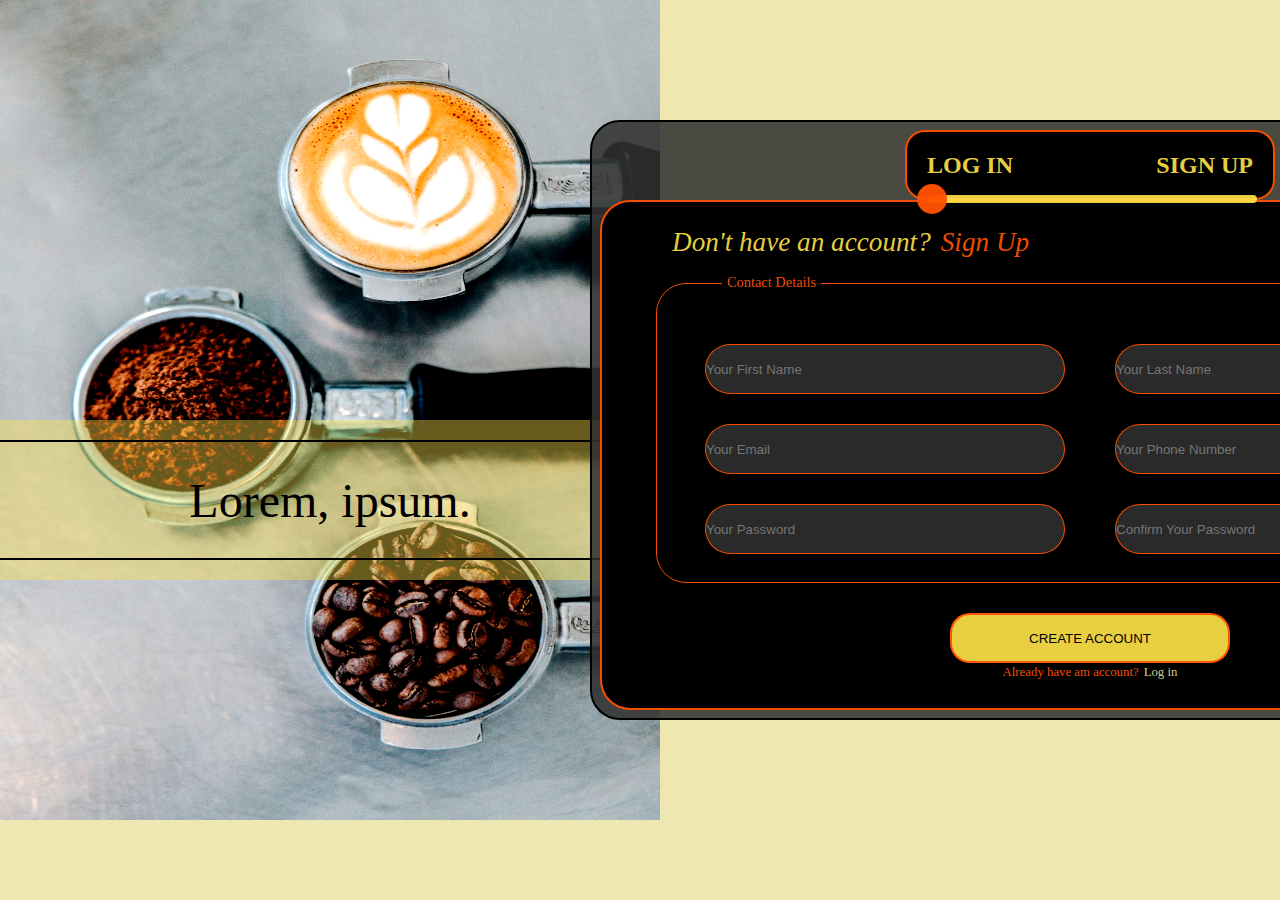
==== commit 1fea53d4: "Add form html  validation" ====
--- a/index.html
+++ b/index.html
@@ -13,9 +13,13 @@
                 <img src="./photo/coffe expressor.avif" alt="">
 
             </div>
+            
             <div class="left logo">
-                <p>Lorem, ipsum.</p>
+                <p class="text-logo">Lorem, ipsum.</p>
             </div>
+            <!-- <div class="text-logo">
+                <p class="text-logo">Lorem, ipsum.</p>
+            </div> -->
         </div>
         <div id="right">
             <div class="signUp">
@@ -43,18 +47,18 @@
                             <legend>Contact Details</legend>
                             <fieldset class="form-container">
                                 <fieldset class="formContainer userName">
-                                    <input type="text" id="fname" name="fname" placeholder="Your First Name">
-                                    <input type="text" id="lname" name="lname" placeholder="Your Last Name">
+                                    <input type="text" id="fname" name="fname" placeholder="Your First Name"  minlength="3" maxlength="15" required>
+                                    <input type="text" id="lname" name="lname" placeholder="Your Last Name" minlength="3" maxlength="15" required>
                                 </fieldset>
                                 
                                 <fieldset class="formContainer userContact">
-                                    <input type="email" id="user_email" name="email" placeholder="Your Email">
-                                    <input type="text" id="phone" name="phone" placeholder="Your Phone Number">
+                                    <input type="email" id="user_email" name="email" placeholder="Your Email" required>
+                                    <input type="number" id="phone" name="phone" placeholder="Your Phone Number" min="10" max="10" required>
                                 </fieldset>
         
                                 <fieldset class="formContainer userPassword">
-                                    <input type="password" id="password" name="password" placeholder="Your Password">
-                                    <input type="password" id="password" name="password" placeholder="Confirm Your Password">
+                                    <input type="password" id="password" name="password" placeholder="Your Password" required>
+                                    <input type="password" id="password" name="password" placeholder="Confirm Your Password" required>
                                 </fieldset>
                             </fieldset>
              
--- a/style.css
+++ b/style.css
@@ -6,6 +6,8 @@
 
 :root{
     --yellow:rgba(255, 227, 71, 0.911);
+    --yellowOpacity:rgba(255, 227, 71, .4);
+
     --intenseYellow:rgba(236, 228, 167, 0.884);
     --black:rgb(0, 0, 0);
     --intenseGray:rgba(49, 49, 49, 0.863);
@@ -62,24 +64,27 @@
 }
 
 .logo{
-    background-color: var(--yellow);
-    opacity: 0.4;
-    position: absolute;
+    background-color: var(--yellowOpacity);
+    /* opacity: 0.4; */
+    position: relative;
     top: 420px;
     height: max(100px, 160px);
+    
 }
 
 .logo > p{
-    display: flex;
-    justify-content: center;
-    align-items: center;
-    align-self: center;
+    justify-content: center; 
+    align-items: center;
+    align-self: center; 
     border-top: 2px solid var(--black);
     border-bottom: 2px solid var(--black);
     height: max(90px, 120px);
     font-size: 3rem;
-    /* color: var(--black); */
-}
+    color: var(--black);
+    top: 20px;
+}
+
+
 
 .signUp{
     display: flex;
@@ -211,6 +216,18 @@
 
 .signUp > .contentForm > form > .form > .form-container > .formContainer > input:hover{
     border: 2px solid var(--yellow);
+}
+
+input:invalid {
+    border-color: red;
+}
+  
+input:valid {
+    border-color: green;
+}
+
+input:focus{
+    border-color: aqua;
 }
 
 fieldset {
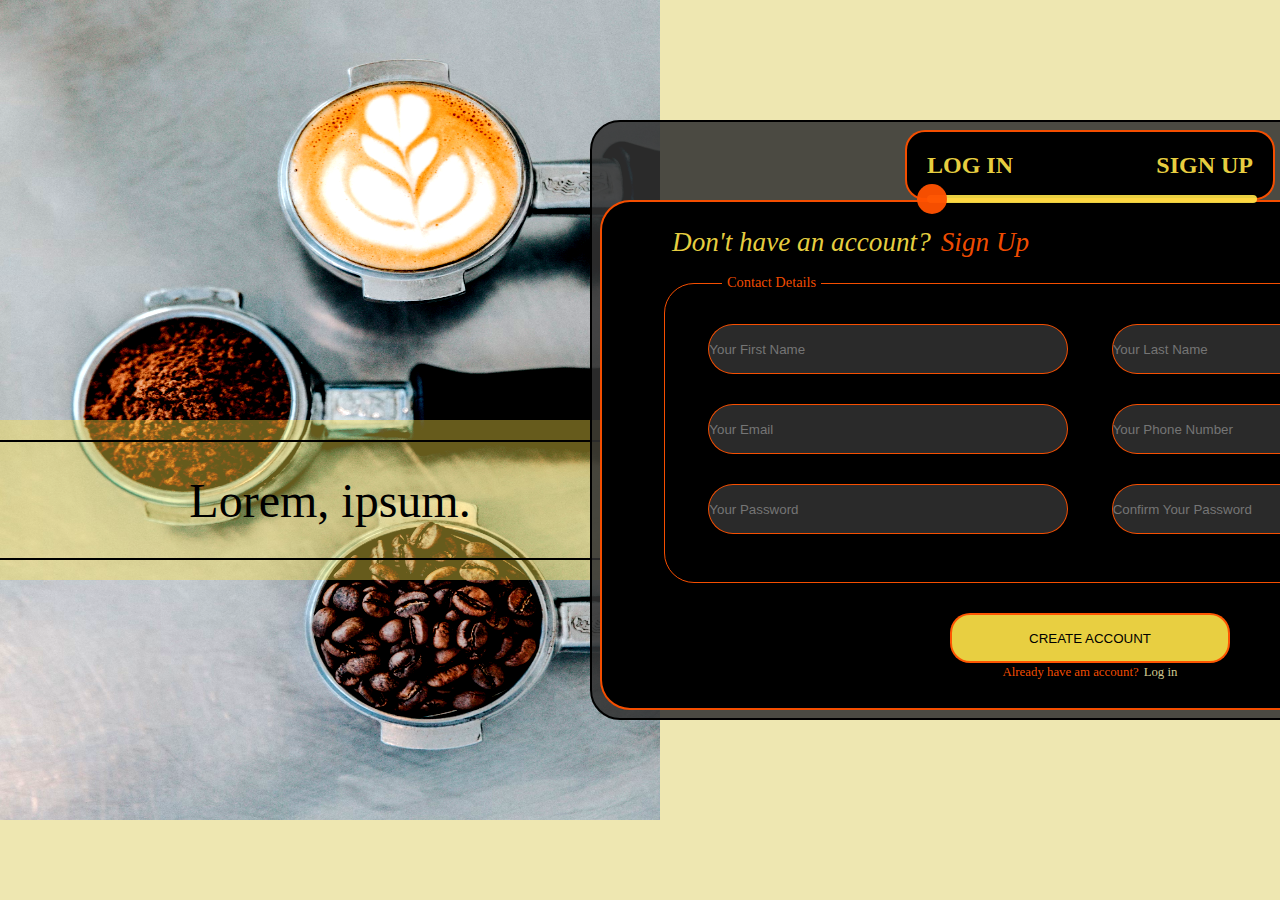
==== commit d153d6d5: "Realing inputs for form" ====
--- a/index.html
+++ b/index.html
@@ -13,7 +13,7 @@
                 <img src="./photo/coffe expressor.avif" alt="">
 
             </div>
-            
+
             <div class="left logo">
                 <p class="text-logo">Lorem, ipsum.</p>
             </div>
@@ -53,7 +53,7 @@
                                 
                                 <fieldset class="formContainer userContact">
                                     <input type="email" id="user_email" name="email" placeholder="Your Email" required>
-                                    <input type="number" id="phone" name="phone" placeholder="Your Phone Number" min="10" max="10" required>
+                                    <input type="number" id="phone" name="phone" placeholder="Your Phone Number" required>
                                 </fieldset>
         
                                 <fieldset class="formContainer userPassword">
--- a/style.css
+++ b/style.css
@@ -190,20 +190,15 @@
     display: flex;
     flex-direction: column;
     justify-content: center;
-    padding: 3px;
-    margin: 5px;
     height: max(100px, 320px);
     width: max(800px, 850px); 
 }
 
 .signUp > .contentForm > form > .form > .form-container > .formContainer{
     display: flex;
-    justify-content: space-around;
+    justify-content: space-evenly;
     height: max(40px, 80px);
     width: max(10px, 850px);
-    padding: 15px;
-    /* border-radius: 25px; */
-    /* background-color: magenta; */
 }
 
 .signUp > .contentForm > form > .form > .form-container > .formContainer > input{
@@ -226,8 +221,11 @@
     border-color: green;
 }
 
-input:focus{
-    border-color: aqua;
+input:focus {
+    color: yellow;
+    background-color: var(--yellowOpacity);
+    border: 2px solid var(--orange);
+
 }
 
 fieldset {
@@ -334,3 +332,10 @@
 }
 
  /*slidebar end-----------------------------------------------*/
+
+ input:focus {
+    color: yellow;
+    background-color: var(--yellowOpacity);
+    border: 2px solid var(--orange);
+
+}